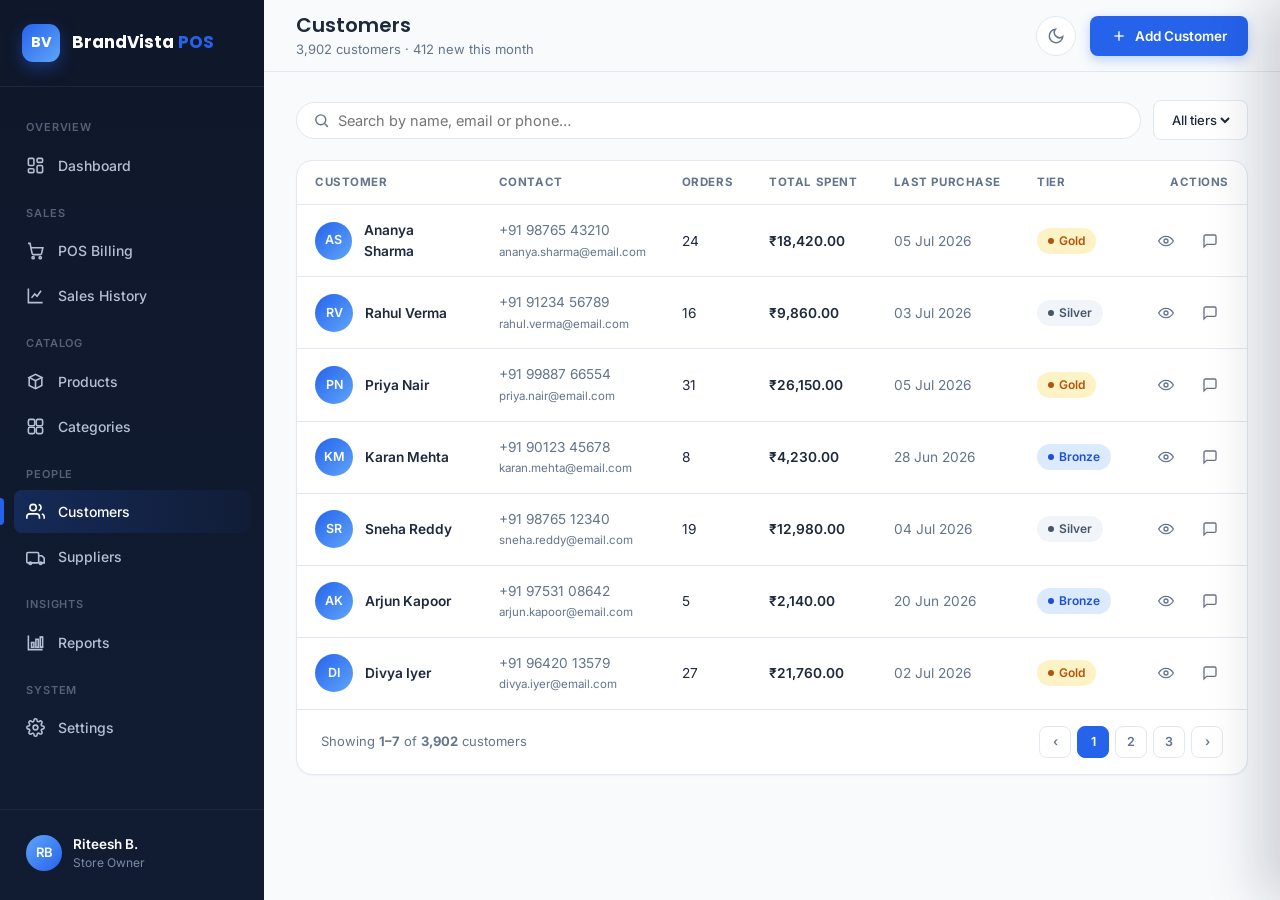
==== customers.html @ e6337cd7 "Initial commit" ====
<!DOCTYPE html>
<html lang="en">
<head>
<meta charset="UTF-8">
<meta name="viewport" content="width=device-width, initial-scale=1.0">
<title>Customers · BrandVista POS</title>
<link rel="icon" type="image/svg+xml" href="assets/icons/favicon.svg">
<link href="https://fonts.googleapis.com/css2?family=Inter:wght@400;500;600;700&family=Poppins:wght@500;600;700&display=swap" rel="stylesheet">
<link rel="stylesheet" href="assets/css/style.css">
</head>
<body>
<div class="sidebar-backdrop" data-menu-toggle></div>
<div class="app-shell">

  <aside class="sidebar">
    <div class="sidebar-brand">
      <div class="sidebar-brand-mark">BV</div>
      <div class="sidebar-brand-text">BrandVista <span>POS</span></div>
    </div>
    <nav class="sidebar-nav">
      <div class="sidebar-section-label">Overview</div>
      <a href="dashboard.html" class="sidebar-link">
        <svg viewBox="0 0 24 24" fill="none" stroke="currentColor" stroke-width="2"><rect x="3" y="3" width="7" height="9" rx="1.5"/><rect x="14" y="3" width="7" height="5" rx="1.5"/><rect x="14" y="12" width="7" height="9" rx="1.5"/><rect x="3" y="16" width="7" height="5" rx="1.5"/></svg>
        Dashboard
      </a>
      <div class="sidebar-section-label">Sales</div>
      <a href="pos.html" class="sidebar-link">
        <svg viewBox="0 0 24 24" fill="none" stroke="currentColor" stroke-width="2"><circle cx="9" cy="21" r="1.4"/><circle cx="18" cy="21" r="1.4"/><path d="M2.5 3h2.6l2.6 12.6a2 2 0 0 0 2 1.6h8a2 2 0 0 0 2-1.5l1.6-7.2H6.4"/></svg>
        POS Billing
      </a>
      <a href="sales-history.html" class="sidebar-link">
        <svg viewBox="0 0 24 24" fill="none" stroke="currentColor" stroke-width="2"><path d="M3 3v18h18"/><path d="M7 15l4-5 3 3 5-7"/></svg>
        Sales History
      </a>
      <div class="sidebar-section-label">Catalog</div>
      <a href="products.html" class="sidebar-link">
        <svg viewBox="0 0 24 24" fill="none" stroke="currentColor" stroke-width="2"><path d="M20 7 12 3 4 7l8 4 8-4Z"/><path d="M4 7v10l8 4 8-4V7"/><path d="M12 11v10"/></svg>
        Products
      </a>
      <a href="categories.html" class="sidebar-link">
        <svg viewBox="0 0 24 24" fill="none" stroke="currentColor" stroke-width="2"><rect x="3" y="3" width="8" height="8" rx="2"/><rect x="13" y="3" width="8" height="8" rx="2"/><rect x="3" y="13" width="8" height="8" rx="2"/><rect x="13" y="13" width="8" height="8" rx="2"/></svg>
        Categories
      </a>
      <div class="sidebar-section-label">People</div>
      <a href="customers.html" class="sidebar-link active">
        <svg viewBox="0 0 24 24" fill="none" stroke="currentColor" stroke-width="2"><path d="M17 21v-2a4 4 0 0 0-4-4H5a4 4 0 0 0-4 4v2"/><circle cx="9" cy="7" r="4"/><path d="M23 21v-2a4 4 0 0 0-3-3.87"/><path d="M16 3.13a4 4 0 0 1 0 7.75"/></svg>
        Customers
      </a>
      <a href="suppliers.html" class="sidebar-link">
        <svg viewBox="0 0 24 24" fill="none" stroke="currentColor" stroke-width="2"><rect x="1" y="7" width="15" height="13" rx="1.5"/><path d="M16 11h4l3 3v6h-7"/><circle cx="5.5" cy="20.5" r="1.6"/><circle cx="18.5" cy="20.5" r="1.6"/></svg>
        Suppliers
      </a>
      <div class="sidebar-section-label">Insights</div>
      <a href="reports.html" class="sidebar-link">
        <svg viewBox="0 0 24 24" fill="none" stroke="currentColor" stroke-width="2"><path d="M3 3v18h18"/><rect x="7" y="12" width="3" height="6"/><rect x="12.5" y="8" width="3" height="10"/><rect x="18" y="5" width="3" height="13"/></svg>
        Reports
      </a>
      <div class="sidebar-section-label">System</div>
      <a href="settings.html" class="sidebar-link">
        <svg viewBox="0 0 24 24" fill="none" stroke="currentColor" stroke-width="2"><circle cx="12" cy="12" r="3"/><path d="M19.4 15a1.65 1.65 0 0 0 .33 1.82l.06.06a2 2 0 1 1-2.83 2.83l-.06-.06a1.65 1.65 0 0 0-1.82-.33 1.65 1.65 0 0 0-1 1.51V21a2 2 0 0 1-4 0v-.09A1.65 1.65 0 0 0 9 19.4a1.65 1.65 0 0 0-1.82.33l-.06.06a2 2 0 1 1-2.83-2.83l.06-.06a1.65 1.65 0 0 0 .33-1.82 1.65 1.65 0 0 0-1.51-1H3a2 2 0 0 1 0-4h.09A1.65 1.65 0 0 0 4.6 9a1.65 1.65 0 0 0-.33-1.82l-.06-.06a2 2 0 1 1 2.83-2.83l.06.06a1.65 1.65 0 0 0 1.82.33H9a1.65 1.65 0 0 0 1-1.51V3a2 2 0 0 1 4 0v.09a1.65 1.65 0 0 0 1 1.51 1.65 1.65 0 0 0 1.82-.33l.06-.06a2 2 0 1 1 2.83 2.83l-.06.06a1.65 1.65 0 0 0-.33 1.82V9a1.65 1.65 0 0 0 1.51 1H21a2 2 0 0 1 0 4h-.09a1.65 1.65 0 0 0-1.51 1z"/></svg>
        Settings
      </a>
    </nav>
    <div class="sidebar-footer">
      <a href="profile.html" class="sidebar-user">
        <div class="sidebar-avatar" data-user-initials>RB</div>
        <div><div class="sidebar-user-name" data-user-name>Riteesh B.</div><div class="sidebar-user-role">Store Owner</div></div>
      </a>
    </div>
  </aside>

  <div class="main-col">
    <header class="topbar">
      <div class="flex items-center gap-16">
        <button class="menu-toggle" data-menu-toggle aria-label="Open menu">
          <svg width="19" height="19" viewBox="0 0 24 24" fill="none" stroke="currentColor" stroke-width="2"><line x1="3" y1="6" x2="21" y2="6"/><line x1="3" y1="12" x2="21" y2="12"/><line x1="3" y1="18" x2="21" y2="18"/></svg>
        </button>
        <div class="topbar-title">
          <h1>Customers</h1>
          <p>3,902 customers · 412 new this month</p>
        </div>
      </div>
      <div class="topbar-actions">
        <button class="icon-btn" data-theme-toggle aria-label="Toggle theme">
          <svg class="icon-moon" width="18" height="18" viewBox="0 0 24 24" fill="none" stroke="currentColor" stroke-width="2"><path d="M21 12.8A9 9 0 1 1 11.2 3 7 7 0 0 0 21 12.8Z"/></svg>
          <svg class="icon-sun" width="18" height="18" viewBox="0 0 24 24" fill="none" stroke="currentColor" stroke-width="2" style="display:none;"><circle cx="12" cy="12" r="4"/><path d="M12 2v2M12 20v2M4.9 4.9l1.4 1.4M17.7 17.7l1.4 1.4M2 12h2M20 12h2M4.9 19.1l1.4-1.4M17.7 6.3l1.4-1.4"/></svg>
        </button>
        <button class="btn btn-primary" id="addCustomerBtn">
          <svg viewBox="0 0 24 24" fill="none" stroke="currentColor" stroke-width="2"><line x1="12" y1="5" x2="12" y2="19"/><line x1="5" y1="12" x2="19" y2="12"/></svg>
          Add Customer
        </button>
      </div>
    </header>

    <main class="content">
      <div class="filters-bar">
        <label class="search-box">
          <svg viewBox="0 0 24 24" fill="none" stroke="currentColor" stroke-width="2"><circle cx="11" cy="11" r="7"/><line x1="21" y1="21" x2="16.65" y2="16.65"/></svg>
          <input type="text" id="customerSearch" placeholder="Search by name, email or phone…">
        </label>
        <div class="chip-select">
          <select id="filterTier">
            <option value="">All tiers</option>
            <option>Gold</option>
            <option>Silver</option>
            <option>Bronze</option>
          </select>
        </div>
      </div>

      <div class="card">
        <div class="table-wrap">
          <table class="data-table">
            <thead>
              <tr>
                <th>Customer</th>
                <th>Contact</th>
                <th>Orders</th>
                <th>Total Spent</th>
                <th>Last Purchase</th>
                <th>Tier</th>
                <th style="text-align:right;">Actions</th>
              </tr>
            </thead>
            <tbody id="customersTableBody"></tbody>
          </table>
        </div>
        <div class="pagination">
          <span>Showing <strong>1–7</strong> of <strong>3,902</strong> customers</span>
          <div class="pagination-controls">
            <button class="page-btn">‹</button>
            <button class="page-btn active">1</button>
            <button class="page-btn">2</button>
            <button class="page-btn">3</button>
            <button class="page-btn">›</button>
          </div>
        </div>
      </div>
    </main>
  </div>
</div>

<!-- Customer profile slide-over -->
<div class="overlay" id="custOverlay"></div>
<aside class="slide-over" id="custSlideOver">
  <div class="slide-over-header">
    <h3>Customer Profile</h3>
    <button class="close-btn" data-close-panel>
      <svg width="16" height="16" viewBox="0 0 24 24" fill="none" stroke="currentColor" stroke-width="2"><line x1="18" y1="6" x2="6" y2="18"/><line x1="6" y1="6" x2="18" y2="18"/></svg>
    </button>
  </div>
  <div class="slide-over-body" id="custSlideOverBody"></div>
  <div class="slide-over-footer">
    <button class="btn btn-secondary" data-close-panel>Close</button>
    <button class="btn btn-primary">Edit Customer</button>
  </div>
</aside>

<!-- Add customer modal -->
<div class="modal" id="customerModal">
  <div class="modal-backdrop" data-close-panel></div>
  <div class="modal-box">
    <div class="modal-header">
      <h3>Add Customer</h3>
      <button class="close-btn" data-close-panel>
        <svg width="16" height="16" viewBox="0 0 24 24" fill="none" stroke="currentColor" stroke-width="2"><line x1="18" y1="6" x2="6" y2="18"/><line x1="6" y1="6" x2="18" y2="18"/></svg>
      </button>
    </div>
    <div class="modal-body">
      <div class="field"><label for="cName">Full Name</label><input class="input" type="text" id="cName" placeholder="e.g. Ananya Sharma"></div>
      <div class="field"><label for="cPhone">Phone Number</label><input class="input" type="tel" id="cPhone" placeholder="+91 98765 43210"></div>
      <div class="field" style="margin-bottom:0;"><label for="cEmail">Email Address</label><input class="input" type="email" id="cEmail" placeholder="customer@email.com"></div>
    </div>
    <div class="modal-footer">
      <button class="btn btn-secondary" data-close-panel>Cancel</button>
      <button class="btn btn-primary" id="saveCustomerBtn">Save Customer</button>
    </div>
  </div>
</div>

<script src="assets/js/app.js"></script>
<script>
  const customers = [
    { id: 1, name: 'Ananya Sharma', initials: 'AS', phone: '+91 98765 43210', email: 'ananya.sharma@email.com', orders: 24, spent: '₹18,420.00', last: '05 Jul 2026', tier: 'Gold' },
    { id: 2, name: 'Rahul Verma', initials: 'RV', phone: '+91 91234 56789', email: 'rahul.verma@email.com', orders: 16, spent: '₹9,860.00', last: '03 Jul 2026', tier: 'Silver' },
    { id: 3, name: 'Priya Nair', initials: 'PN', phone: '+91 99887 66554', email: 'priya.nair@email.com', orders: 31, spent: '₹26,150.00', last: '05 Jul 2026', tier: 'Gold' },
    { id: 4, name: 'Karan Mehta', initials: 'KM', phone: '+91 90123 45678', email: 'karan.mehta@email.com', orders: 8, spent: '₹4,230.00', last: '28 Jun 2026', tier: 'Bronze' },
    { id: 5, name: 'Sneha Reddy', initials: 'SR', phone: '+91 98765 12340', email: 'sneha.reddy@email.com', orders: 19, spent: '₹12,980.00', last: '04 Jul 2026', tier: 'Silver' },
    { id: 6, name: 'Arjun Kapoor', initials: 'AK', phone: '+91 97531 08642', email: 'arjun.kapoor@email.com', orders: 5, spent: '₹2,140.00', last: '20 Jun 2026', tier: 'Bronze' },
    { id: 7, name: 'Divya Iyer', initials: 'DI', phone: '+91 96420 13579', email: 'divya.iyer@email.com', orders: 27, spent: '₹21,760.00', last: '02 Jul 2026', tier: 'Gold' },
  ];

  const tierCls = { Gold: 'badge-warning', Silver: 'badge-neutral', Bronze: 'badge-info' };
  const tbody = document.getElementById('customersTableBody');
  const searchInput = document.getElementById('customerSearch');
  const filterTier = document.getElementById('filterTier');

  function render() {
    const q = searchInput.value.trim().toLowerCase();
    const tier = filterTier.value;
    const filtered = customers.filter((c) =>
      (!q || c.name.toLowerCase().includes(q) || c.email.includes(q) || c.phone.includes(q)) &&
      (!tier || c.tier === tier)
    );

    tbody.innerHTML = filtered.map((c) => `
      <tr data-id="${c.id}">
        <td>
          <div class="cell-with-media">
            <div class="recent-sale-avatar" style="width:38px;height:38px;border-radius:50%;display:flex;align-items:center;justify-content:center;background:linear-gradient(135deg,var(--color-primary),#60a5fa);color:#fff;font-weight:600;font-size:12.5px;">${c.initials}</div>
            <span class="cell-primary">${c.name}</span>
          </div>
        </td>
        <td class="cell-muted">${c.phone}<br><span style="font-size:11.5px;">${c.email}</span></td>
        <td>${c.orders}</td>
        <td class="cell-primary">${c.spent}</td>
        <td class="cell-muted">${c.last}</td>
        <td><span class="badge ${tierCls[c.tier]}">${c.tier}</span></td>
        <td>
          <div class="row-actions" style="justify-content:flex-end;">
            <button class="btn btn-ghost btn-icon" data-view="${c.id}" title="View profile">
              <svg width="16" height="16" viewBox="0 0 24 24" fill="none" stroke="currentColor" stroke-width="2"><path d="M1 12s4-7 11-7 11 7 11 7-4 7-11 7-11-7-11-7z"/><circle cx="12" cy="12" r="3"/></svg>
            </button>
            <button class="btn btn-ghost btn-icon" title="Message">
              <svg width="16" height="16" viewBox="0 0 24 24" fill="none" stroke="currentColor" stroke-width="2"><path d="M21 15a2 2 0 0 1-2 2H7l-4 4V5a2 2 0 0 1 2-2h14a2 2 0 0 1 2 2z"/></svg>
            </button>
          </div>
        </td>
      </tr>
    `).join('');
  }

  searchInput.addEventListener('input', render);
  filterTier.addEventListener('change', render);

  const overlay = document.getElementById('custOverlay');
  const slideOver = document.getElementById('custSlideOver');
  const body = document.getElementById('custSlideOverBody');

  tbody.addEventListener('click', (e) => {
    const id = e.target.closest('[data-view]')?.getAttribute('data-view');
    if (!id) return;
    const c = customers.find((x) => x.id == id);
    body.innerHTML = `
      <div class="flex-col items-center" style="text-align:center; margin-bottom:22px;">
        <div class="profile-avatar-lg" style="width:72px;height:72px;font-size:22px;margin-bottom:12px;">${c.initials}</div>
        <h3 style="font-size:17px;">${c.name}</h3>
        <span class="badge ${tierCls[c.tier]}" style="margin-top:6px;">${c.tier} Member</span>
      </div>
      <div class="grid grid-2 mb-16">
        <div class="card card-pad" style="text-align:center;">
          <div class="stat-value" style="font-size:19px;">${c.orders}</div>
          <div class="stat-label">Total Orders</div>
        </div>
        <div class="card card-pad" style="text-align:center;">
          <div class="stat-value" style="font-size:19px;">${c.spent}</div>
          <div class="stat-label">Lifetime Spend</div>
        </div>
      </div>
      <div class="field"><label>Phone</label><input class="input" value="${c.phone}" readonly></div>
      <div class="field"><label>Email</label><input class="input" value="${c.email}" readonly></div>
      <div class="field" style="margin-bottom:0;"><label>Last Purchase</label><input class="input" value="${c.last}" readonly></div>
    `;
    BrandVista.openPanel(slideOver, overlay);
  });

  overlay.addEventListener('click', () => BrandVista.closePanel(slideOver, overlay));
  document.querySelectorAll('[data-close-panel]').forEach((btn) => {
    btn.addEventListener('click', () => {
      BrandVista.closePanel(slideOver, overlay);
      document.getElementById('customerModal').classList.remove('open');
    });
  });

  document.getElementById('addCustomerBtn').addEventListener('click', () => {
    document.getElementById('customerModal').classList.add('open');
  });
  document.getElementById('saveCustomerBtn').addEventListener('click', () => {
    const name = document.getElementById('cName').value.trim();
    if (!name) { BrandVista.showToast('Customer name is required.', 'error'); return; }
    customers.unshift({ id: Date.now(), name, initials: name.split(' ').map(w=>w[0]).join('').slice(0,2).toUpperCase(), phone: document.getElementById('cPhone').value || '—', email: document.getElementById('cEmail').value || '—', orders: 0, spent: '₹0.00', last: '—', tier: 'Bronze' });
    document.getElementById('customerModal').classList.remove('open');
    render();
    BrandVista.showToast('Customer added successfully.', 'success');
  });

  render();
</script>
<script type="module">
  import { protectPage } from './assets/js/neon-auth.js';
  protectPage();
</script>
</body>
</html>
---- assets/css/style.css ----
/* ==========================================================================
   BrandVista POS — Global Design System
   Shared across every page: reset, tokens, layout shell, and all reusable
   components (buttons, cards, tables, forms, badges, slide-overs, toasts).
   Page-specific rules live in their own stylesheet (dashboard.css, etc.)
   ========================================================================== */

/* ---------- Design tokens ---------- */
:root {
  /* Brand palette */
  --color-primary: #2563eb;
  --color-primary-dark: #1d4ed8;
  --color-primary-light: #dbeafe;
  --color-sidebar: #0f172a;
  --color-sidebar-hover: #1e293b;
  --color-bg: #f8fafc;
  --color-card: #ffffff;
  --color-text: #1e293b;
  --color-text-muted: #64748b;
  --color-border: #e2e8f0;

  /* Status */
  --color-success: #22c55e;
  --color-success-bg: #dcfce7;
  --color-warning: #f59e0b;
  --color-warning-bg: #fef3c7;
  --color-danger: #ef4444;
  --color-danger-bg: #fee2e2;
  --color-info: #3b82f6;
  --color-info-bg: #dbeafe;

  /* Typography */
  --font-heading: 'Poppins', 'Inter', sans-serif;
  --font-body: 'Inter', 'Poppins', sans-serif;

  /* Radius & shadow */
  --radius-lg: 16px;
  --radius-md: 12px;
  --radius-sm: 8px;
  --shadow-sm: 0 1px 2px rgba(15, 23, 42, 0.04);
  --shadow-md: 0 4px 16px rgba(15, 23, 42, 0.06);
  --shadow-lg: 0 12px 32px rgba(15, 23, 42, 0.10);
  --shadow-glass: 0 8px 32px rgba(15, 23, 42, 0.12);

  /* Layout */
  --sidebar-width: 264px;
  --sidebar-collapsed-width: 84px;
  --topbar-height: 72px;
  --transition-fast: 150ms cubic-bezier(0.4, 0, 0.2, 1);
  --transition-base: 220ms cubic-bezier(0.4, 0, 0.2, 1);
}

/* ---------- Dark mode tokens ---------- */
[data-theme='dark'] {
  --color-bg: #0b1220;
  --color-card: #131c2e;
  --color-text: #e2e8f0;
  --color-text-muted: #94a3b8;
  --color-border: #253248;
  --color-primary-light: #16233d;
  --color-success-bg: #113322;
  --color-warning-bg: #3a2a0d;
  --color-danger-bg: #3a1414;
  --color-info-bg: #102a4c;
}

/* ---------- Reset ---------- */
*,
*::before,
*::after {
  box-sizing: border-box;
  margin: 0;
  padding: 0;
}

html {
  -webkit-font-smoothing: antialiased;
  scroll-behavior: smooth;
}

body {
  font-family: var(--font-body);
  background: var(--color-bg);
  color: var(--color-text);
  font-size: 14.5px;
  line-height: 1.5;
  min-height: 100vh;
  transition: background var(--transition-base), color var(--transition-base);
}

h1, h2, h3, h4, h5, h6 {
  font-family: var(--font-heading);
  font-weight: 600;
  color: var(--color-text);
  line-height: 1.3;
}

a { color: inherit; text-decoration: none; }
ul, ol { list-style: none; }
img { max-width: 100%; display: block; }
button, input, select, textarea { font-family: inherit; font-size: inherit; color: inherit; }
button { cursor: pointer; border: none; background: none; }
table { border-collapse: collapse; width: 100%; }
svg { display: block; }

::-webkit-scrollbar { width: 8px; height: 8px; }
::-webkit-scrollbar-track { background: transparent; }
::-webkit-scrollbar-thumb { background: #cbd5e1; border-radius: 999px; }
[data-theme='dark'] ::-webkit-scrollbar-thumb { background: #33415c; }

/* ---------- App shell ---------- */
.app-shell {
  display: flex;
  min-height: 100vh;
}

/* ---------- Sidebar ---------- */
.sidebar {
  width: var(--sidebar-width);
  flex-shrink: 0;
  background: linear-gradient(180deg, var(--color-sidebar) 0%, #111c33 100%);
  color: #cbd5e1;
  display: flex;
  flex-direction: column;
  position: fixed;
  top: 0;
  left: 0;
  bottom: 0;
  z-index: 40;
  transition: width var(--transition-base), transform var(--transition-base);
}

.sidebar-brand {
  display: flex;
  align-items: center;
  gap: 12px;
  padding: 24px 22px;
  border-bottom: 1px solid rgba(255, 255, 255, 0.06);
}

.sidebar-brand-mark {
  width: 38px;
  height: 38px;
  border-radius: 11px;
  background: linear-gradient(135deg, var(--color-primary), #60a5fa);
  display: flex;
  align-items: center;
  justify-content: center;
  font-family: var(--font-heading);
  font-weight: 700;
  color: #fff;
  flex-shrink: 0;
  box-shadow: 0 6px 16px rgba(37, 99, 235, 0.4);
}

.sidebar-brand-text {
  font-family: var(--font-heading);
  font-weight: 700;
  font-size: 17px;
  color: #fff;
  white-space: nowrap;
}

.sidebar-brand-text span { color: var(--color-primary); }

.sidebar-nav {
  flex: 1;
  overflow-y: auto;
  padding: 16px 14px;
}

.sidebar-section-label {
  font-size: 11px;
  font-weight: 600;
  letter-spacing: 0.08em;
  text-transform: uppercase;
  color: #566178;
  padding: 16px 12px 8px;
}

.sidebar-link {
  display: flex;
  align-items: center;
  gap: 13px;
  padding: 11px 12px;
  border-radius: var(--radius-sm);
  color: #b6c0d4;
  font-weight: 500;
  font-size: 14px;
  margin-bottom: 2px;
  transition: background var(--transition-fast), color var(--transition-fast);
  white-space: nowrap;
  position: relative;
}

.sidebar-link svg { width: 19px; height: 19px; flex-shrink: 0; }

.sidebar-link:hover {
  background: var(--color-sidebar-hover);
  color: #fff;
}

.sidebar-link.active {
  background: linear-gradient(90deg, rgba(37, 99, 235, 0.22), rgba(37, 99, 235, 0.04));
  color: #fff;
}

.sidebar-link.active::before {
  content: '';
  position: absolute;
  left: -14px;
  top: 8px;
  bottom: 8px;
  width: 4px;
  border-radius: 0 4px 4px 0;
  background: var(--color-primary);
}

.sidebar-footer {
  padding: 16px 18px 20px;
  border-top: 1px solid rgba(255, 255, 255, 0.06);
}

.sidebar-user {
  display: flex;
  align-items: center;
  gap: 11px;
  padding: 8px;
  border-radius: var(--radius-sm);
  transition: background var(--transition-fast);
}

.sidebar-user:hover { background: var(--color-sidebar-hover); }

.sidebar-avatar {
  width: 36px;
  height: 36px;
  border-radius: 50%;
  background: linear-gradient(135deg, #60a5fa, #2563eb);
  display: flex;
  align-items: center;
  justify-content: center;
  font-weight: 600;
  color: #fff;
  font-size: 13px;
  flex-shrink: 0;
}

.sidebar-user-name { font-size: 13.5px; font-weight: 600; color: #fff; }
.sidebar-user-role { font-size: 12px; color: #7c8aa3; }

/* ---------- Main column ---------- */
.main-col {
  flex: 1;
  margin-left: var(--sidebar-width);
  display: flex;
  flex-direction: column;
  min-height: 100vh;
  transition: margin-left var(--transition-base);
}

/* ---------- Topbar ---------- */
.topbar {
  height: var(--topbar-height);
  display: flex;
  align-items: center;
  justify-content: space-between;
  gap: 20px;
  padding: 0 32px;
  background: rgba(248, 250, 252, 0.82);
  backdrop-filter: blur(14px);
  -webkit-backdrop-filter: blur(14px);
  border-bottom: 1px solid var(--color-border);
  position: sticky;
  top: 0;
  z-index: 30;
}

[data-theme='dark'] .topbar { background: rgba(11, 18, 32, 0.82); }

.topbar-title h1 { font-size: 20px; font-weight: 600; }
.topbar-title p { font-size: 13px; color: var(--color-text-muted); margin-top: 2px; }

.topbar-actions { display: flex; align-items: center; gap: 14px; }

.menu-toggle {
  display: none;
  width: 38px;
  height: 38px;
  align-items: center;
  justify-content: center;
  border-radius: var(--radius-sm);
  background: var(--color-card);
  border: 1px solid var(--color-border);
}

.search-box {
  display: flex;
  align-items: center;
  gap: 8px;
  background: var(--color-card);
  border: 1px solid var(--color-border);
  border-radius: 999px;
  padding: 9px 16px;
  min-width: 260px;
  transition: border-color var(--transition-fast), box-shadow var(--transition-fast);
}

.search-box:focus-within {
  border-color: var(--color-primary);
  box-shadow: 0 0 0 4px var(--color-primary-light);
}

.search-box input {
  border: none;
  background: none;
  outline: none;
  width: 100%;
  color: var(--color-text);
}

.search-box svg { color: var(--color-text-muted); flex-shrink: 0; width: 17px; height: 17px; }

.icon-btn {
  width: 40px;
  height: 40px;
  display: flex;
  align-items: center;
  justify-content: center;
  border-radius: 50%;
  background: var(--color-card);
  border: 1px solid var(--color-border);
  color: var(--color-text-muted);
  position: relative;
  transition: all var(--transition-fast);
}

.icon-btn:hover { color: var(--color-primary); border-color: var(--color-primary-light); transform: translateY(-1px); box-shadow: var(--shadow-sm); }
.icon-btn svg { width: 18px; height: 18px; }

.icon-btn .dot {
  position: absolute;
  top: 8px;
  right: 9px;
  width: 8px;
  height: 8px;
  border-radius: 50%;
  background: var(--color-danger);
  border: 2px solid var(--color-card);
}

.topbar-profile {
  display: flex;
  align-items: center;
  gap: 10px;
  padding: 6px 10px 6px 6px;
  border-radius: 999px;
  border: 1px solid var(--color-border);
  background: var(--color-card);
}

.topbar-profile img,
.topbar-profile .avatar-fallback {
  width: 32px;
  height: 32px;
  border-radius: 50%;
}

.avatar-fallback {
  display: flex;
  align-items: center;
  justify-content: center;
  background: linear-gradient(135deg, var(--color-primary), #60a5fa);
  color: #fff;
  font-weight: 600;
  font-size: 12.5px;
}

.topbar-profile-name { font-size: 13px; font-weight: 600; }
.topbar-profile-role { font-size: 11.5px; color: var(--color-text-muted); }

/* ---------- Content area ---------- */
.content {
  flex: 1;
  padding: 28px 32px 48px;
}

/* ---------- Buttons ---------- */
.btn {
  display: inline-flex;
  align-items: center;
  justify-content: center;
  gap: 8px;
  padding: 11px 20px;
  border-radius: var(--radius-sm);
  font-weight: 600;
  font-size: 13.5px;
  transition: all var(--transition-fast);
  white-space: nowrap;
  border: 1px solid transparent;
}

.btn svg { width: 16px; height: 16px; }

.btn-primary {
  background: var(--color-primary);
  color: #fff;
  box-shadow: 0 4px 12px rgba(37, 99, 235, 0.28);
}
.btn-primary:hover { background: var(--color-primary-dark); transform: translateY(-1px); box-shadow: 0 6px 18px rgba(37, 99, 235, 0.34); }
.btn-primary:active { transform: translateY(0); }

.btn-secondary {
  background: var(--color-card);
  color: var(--color-text);
  border-color: var(--color-border);
}
.btn-secondary:hover { border-color: var(--color-primary); color: var(--color-primary); }

.btn-ghost { background: transparent; color: var(--color-text-muted); }
.btn-ghost:hover { background: var(--color-primary-light); color: var(--color-primary); }

.btn-danger { background: var(--color-danger); color: #fff; }
.btn-danger:hover { background: #dc2626; }

.btn-success { background: var(--color-success); color: #fff; }
.btn-success:hover { background: #16a34a; }

.btn-sm { padding: 7px 14px; font-size: 12.5px; border-radius: var(--radius-sm); }
.btn-lg { padding: 14px 26px; font-size: 15px; }
.btn-block { width: 100%; }
.btn-icon { padding: 9px; width: 38px; height: 38px; }
.btn:disabled { opacity: 0.5; cursor: not-allowed; transform: none !important; }

/* ---------- Cards ---------- */
.card {
  background: var(--color-card);
  border-radius: var(--radius-lg);
  border: 1px solid var(--color-border);
  box-shadow: var(--shadow-sm);
  transition: box-shadow var(--transition-base), transform var(--transition-base);
}

.card-pad { padding: 22px 24px; }

.card-header {
  display: flex;
  align-items: center;
  justify-content: space-between;
  gap: 12px;
  padding: 20px 24px;
  border-bottom: 1px solid var(--color-border);
}

.card-header h3 { font-size: 15.5px; font-weight: 600; }
.card-header p { font-size: 12.5px; color: var(--color-text-muted); margin-top: 2px; }

/* KPI stat card */
.stat-card {
  display: flex;
  flex-direction: column;
  gap: 14px;
  padding: 22px 24px;
}

.stat-card-top { display: flex; align-items: flex-start; justify-content: space-between; }

.stat-icon {
  width: 44px;
  height: 44px;
  border-radius: var(--radius-sm);
  display: flex;
  align-items: center;
  justify-content: center;
}
.stat-icon svg { width: 21px; height: 21px; }

.stat-icon.blue { background: var(--color-primary-light); color: var(--color-primary); }
.stat-icon.green { background: var(--color-success-bg); color: var(--color-success); }
.stat-icon.amber { background: var(--color-warning-bg); color: var(--color-warning); }
.stat-icon.purple { background: #ede9fe; color: #7c3aed; }
[data-theme='dark'] .stat-icon.purple { background: #241a44; }

.stat-value { font-family: var(--font-heading); font-size: 26px; font-weight: 700; }
.stat-label { font-size: 13px; color: var(--color-text-muted); }

.stat-trend { display: inline-flex; align-items: center; gap: 4px; font-size: 12.5px; font-weight: 600; padding: 3px 9px; border-radius: 999px; }
.stat-trend.up { color: var(--color-success); background: var(--color-success-bg); }
.stat-trend.down { color: var(--color-danger); background: var(--color-danger-bg); }
.stat-trend svg { width: 12px; height: 12px; }

/* ---------- Grid helpers ---------- */
.grid { display: grid; gap: 22px; }
.grid-4 { grid-template-columns: repeat(4, 1fr); }
.grid-3 { grid-template-columns: repeat(3, 1fr); }
.grid-2 { grid-template-columns: repeat(2, 1fr); }
.grid-2-1 { grid-template-columns: 2fr 1fr; }

@media (max-width: 1200px) {
  .grid-4 { grid-template-columns: repeat(2, 1fr); }
  .grid-3 { grid-template-columns: repeat(2, 1fr); }
  .grid-2-1 { grid-template-columns: 1fr; }
}
@media (max-width: 640px) {
  .grid-4, .grid-3, .grid-2 { grid-template-columns: 1fr; }
}

/* ---------- Forms ---------- */
.field { margin-bottom: 18px; }
.field label {
  display: block;
  font-size: 13px;
  font-weight: 600;
  margin-bottom: 7px;
  color: var(--color-text);
}
.field .hint { font-size: 12px; color: var(--color-text-muted); margin-top: 5px; }

.input, .select, textarea.input {
  width: 100%;
  padding: 11px 14px;
  border-radius: var(--radius-sm);
  border: 1px solid var(--color-border);
  background: var(--color-bg);
  color: var(--color-text);
  outline: none;
  transition: border-color var(--transition-fast), box-shadow var(--transition-fast);
}

.input:focus, .select:focus, textarea.input:focus {
  border-color: var(--color-primary);
  box-shadow: 0 0 0 4px var(--color-primary-light);
  background: var(--color-card);
}

.input-group { position: relative; }
.input-group .input { padding-left: 38px; }
.input-group .input-icon {
  position: absolute;
  left: 13px;
  top: 50%;
  transform: translateY(-50%);
  color: var(--color-text-muted);
  width: 17px;
  height: 17px;
}

.input-row { display: flex; gap: 14px; }
.input-row .field { flex: 1; }

textarea.input { resize: vertical; min-height: 90px; }

.checkbox-row { display: flex; align-items: center; gap: 9px; }
.checkbox-row input[type="checkbox"] { width: 17px; height: 17px; accent-color: var(--color-primary); }

/* Toggle switch */
.switch { position: relative; display: inline-block; width: 44px; height: 25px; flex-shrink: 0; }
.switch input { opacity: 0; width: 0; height: 0; }
.switch-track {
  position: absolute; inset: 0; background: #cbd5e1; border-radius: 999px;
  transition: background var(--transition-fast); cursor: pointer;
}
.switch-track::before {
  content: ''; position: absolute; width: 19px; height: 19px; left: 3px; top: 3px;
  background: #fff; border-radius: 50%; transition: transform var(--transition-fast);
  box-shadow: 0 1px 3px rgba(0,0,0,0.25);
}
.switch input:checked + .switch-track { background: var(--color-primary); }
.switch input:checked + .switch-track::before { transform: translateX(19px); }

/* ---------- Badges ---------- */
.badge {
  display: inline-flex;
  align-items: center;
  gap: 5px;
  padding: 4px 11px;
  font-size: 12px;
  font-weight: 600;
  border-radius: 999px;
}
.badge::before { content: ''; width: 6px; height: 6px; border-radius: 50%; background: currentColor; }
.badge-success { background: var(--color-success-bg); color: #15803d; }
.badge-warning { background: var(--color-warning-bg); color: #b45309; }
.badge-danger { background: var(--color-danger-bg); color: #b91c1c; }
.badge-info { background: var(--color-info-bg); color: #1d4ed8; }
.badge-neutral { background: #f1f5f9; color: #475569; }
[data-theme='dark'] .badge-neutral { background: #1c2740; color: #94a3b8; }

/* ---------- Tables ---------- */
.table-wrap { overflow-x: auto; }

.data-table th {
  text-align: left;
  font-size: 11.5px;
  font-weight: 700;
  text-transform: uppercase;
  letter-spacing: 0.05em;
  color: var(--color-text-muted);
  padding: 13px 18px;
  border-bottom: 1px solid var(--color-border);
  white-space: nowrap;
}

.data-table td {
  padding: 15px 18px;
  border-bottom: 1px solid var(--color-border);
  font-size: 13.7px;
  vertical-align: middle;
}

.data-table tbody tr { transition: background var(--transition-fast); }
.data-table tbody tr:hover { background: rgba(37, 99, 235, 0.035); }
.data-table tbody tr:last-child td { border-bottom: none; }

.table-thumb {
  width: 42px;
  height: 42px;
  border-radius: var(--radius-sm);
  object-fit: cover;
  background: var(--color-bg);
  border: 1px solid var(--color-border);
}

.cell-primary { font-weight: 600; color: var(--color-text); }
.cell-muted { color: var(--color-text-muted); }
.cell-with-media { display: flex; align-items: center; gap: 12px; }

.row-actions { display: flex; align-items: center; gap: 6px; }

.checkbox-cell input { width: 16px; height: 16px; accent-color: var(--color-primary); }

/* ---------- Pagination ---------- */
.pagination {
  display: flex;
  align-items: center;
  justify-content: space-between;
  padding: 16px 24px;
  border-top: 1px solid var(--color-border);
  font-size: 13px;
  color: var(--color-text-muted);
}
.pagination-controls { display: flex; align-items: center; gap: 6px; }
.page-btn {
  width: 32px; height: 32px; border-radius: var(--radius-sm);
  display: flex; align-items: center; justify-content: center;
  border: 1px solid var(--color-border); font-weight: 600; font-size: 12.5px;
}
.page-btn.active { background: var(--color-primary); color: #fff; border-color: var(--color-primary); }
.page-btn:hover:not(.active) { border-color: var(--color-primary); color: var(--color-primary); }

/* ---------- Filters bar ---------- */
.filters-bar {
  display: flex;
  align-items: center;
  gap: 12px;
  flex-wrap: wrap;
  margin-bottom: 20px;
}
.filters-bar .search-box { flex: 1; min-width: 240px; }
.chip-select {
  display: flex; align-items: center; gap: 7px;
  padding: 10px 14px; border-radius: var(--radius-sm);
  border: 1px solid var(--color-border); background: var(--color-card);
  font-size: 13px; font-weight: 500; color: var(--color-text-muted);
}
.chip-select select { border: none; background: none; outline: none; color: var(--color-text); font-weight: 500; }

/* ---------- Slide-over panel ---------- */
.overlay {
  position: fixed; inset: 0; background: rgba(15, 23, 42, 0.45);
  backdrop-filter: blur(2px);
  z-index: 90;
  opacity: 0; pointer-events: none;
  transition: opacity var(--transition-base);
}
.overlay.open { opacity: 1; pointer-events: auto; }

.slide-over {
  position: fixed;
  top: 0; right: 0; bottom: 0;
  width: 480px;
  max-width: 92vw;
  background: var(--color-card);
  z-index: 91;
  box-shadow: -20px 0 50px rgba(15, 23, 42, 0.18);
  transform: translateX(100%);
  transition: transform var(--transition-base);
  display: flex;
  flex-direction: column;
}
.slide-over.open { transform: translateX(0); }

.slide-over-header {
  display: flex; align-items: center; justify-content: space-between;
  padding: 22px 26px; border-bottom: 1px solid var(--color-border);
}
.slide-over-header h3 { font-size: 17px; }
.slide-over-body { flex: 1; overflow-y: auto; padding: 24px 26px; }
.slide-over-footer {
  display: flex; align-items: center; justify-content: flex-end; gap: 10px;
  padding: 18px 26px; border-top: 1px solid var(--color-border);
}

.close-btn {
  width: 34px; height: 34px; border-radius: 50%;
  display: flex; align-items: center; justify-content: center;
  color: var(--color-text-muted); background: var(--color-bg);
}
.close-btn:hover { background: var(--color-danger-bg); color: var(--color-danger); }

/* Image uploader */
.image-drop {
  border: 2px dashed var(--color-border);
  border-radius: var(--radius-md);
  padding: 22px;
  text-align: center;
  color: var(--color-text-muted);
  transition: border-color var(--transition-fast), background var(--transition-fast);
  cursor: pointer;
}
.image-drop:hover { border-color: var(--color-primary); background: var(--color-primary-light); }
.image-drop svg { width: 28px; height: 28px; margin: 0 auto 10px; }
.image-drop-preview { width: 84px; height: 84px; border-radius: var(--radius-md); object-fit: cover; margin: 0 auto 12px; }

/* ---------- Modal ---------- */
.modal {
  position: fixed; inset: 0; z-index: 95;
  display: flex; align-items: center; justify-content: center;
  padding: 20px;
  opacity: 0; pointer-events: none;
  transition: opacity var(--transition-base);
}
.modal.open { opacity: 1; pointer-events: auto; }
.modal-backdrop { position: absolute; inset: 0; background: rgba(15, 23, 42, 0.5); backdrop-filter: blur(3px); }
.modal-box {
  position: relative;
  background: var(--color-card);
  border-radius: var(--radius-lg);
  width: 460px;
  max-width: 100%;
  box-shadow: var(--shadow-lg);
  transform: scale(0.94) translateY(10px);
  transition: transform var(--transition-base);
  max-height: 88vh;
  display: flex;
  flex-direction: column;
}
.modal.open .modal-box { transform: scale(1) translateY(0); }
.modal-header { display: flex; align-items: center; justify-content: space-between; padding: 22px 24px; border-bottom: 1px solid var(--color-border); }
.modal-body { padding: 22px 24px; overflow-y: auto; }
.modal-footer { display: flex; justify-content: flex-end; gap: 10px; padding: 18px 24px; border-top: 1px solid var(--color-border); }

/* ---------- Toast ---------- */
.toast-stack {
  position: fixed; top: 22px; right: 22px; z-index: 200;
  display: flex; flex-direction: column; gap: 10px;
}
.toast {
  display: flex; align-items: center; gap: 12px;
  background: var(--color-sidebar); color: #fff;
  padding: 14px 18px; border-radius: var(--radius-md);
  box-shadow: var(--shadow-lg);
  min-width: 280px;
  transform: translateX(120%);
  transition: transform var(--transition-base);
  font-size: 13.5px;
  font-weight: 500;
}
.toast.show { transform: translateX(0); }
.toast-icon { width: 22px; height: 22px; border-radius: 50%; display: flex; align-items: center; justify-content: center; flex-shrink: 0; }
.toast.success .toast-icon { background: rgba(34, 197, 94, 0.2); color: var(--color-success); }
.toast.error .toast-icon { background: rgba(239, 68, 68, 0.2); color: var(--color-danger); }
.toast.info .toast-icon { background: rgba(59, 130, 246, 0.2); color: #60a5fa; }
.toast-icon svg { width: 13px; height: 13px; }

/* ---------- Empty state ---------- */
.empty-state { text-align: center; padding: 60px 20px; color: var(--color-text-muted); }
.empty-state svg { width: 52px; height: 52px; margin: 0 auto 16px; opacity: 0.5; }
.empty-state h4 { color: var(--color-text); margin-bottom: 6px; font-size: 15px; }

/* ---------- Utility ---------- */
.flex { display: flex; }
.flex-col { display: flex; flex-direction: column; }
.items-center { align-items: center; }
.justify-between { justify-content: space-between; }
.gap-8 { gap: 8px; } .gap-10 { gap: 10px; } .gap-12 { gap: 12px; } .gap-16 { gap: 16px; }
.mt-8 { margin-top: 8px; } .mt-16 { margin-top: 16px; } .mt-24 { margin-top: 24px; }
.mb-16 { margin-bottom: 16px; } .mb-24 { margin-bottom: 24px; }
.text-muted { color: var(--color-text-muted); }
.text-sm { font-size: 12.5px; }
.text-right { text-align: right; }
.w-full { width: 100%; }
.hidden { display: none !important; }
.section-title { font-size: 15.5px; font-weight: 600; margin-bottom: 4px; }
.section-sub { font-size: 13px; color: var(--color-text-muted); margin-bottom: 18px; }
.divider { height: 1px; background: var(--color-border); margin: 22px 0; }

/* ---------- Mobile nav backdrop ---------- */
.sidebar-backdrop {
  display: none;
  position: fixed; inset: 0; background: rgba(15, 23, 42, 0.5);
  z-index: 39;
}

/* ---------- Responsive layout ---------- */
@media (max-width: 1080px) {
  .sidebar { transform: translateX(-100%); }
  .sidebar.open { transform: translateX(0); }
  .main-col { margin-left: 0; }
  .menu-toggle { display: flex; }
  .sidebar-backdrop.open { display: block; }
  .search-box { display: none; }
}

@media (max-width: 640px) {
  .content { padding: 20px 16px 40px; }
  .topbar { padding: 0 16px; }
  .topbar-profile-name, .topbar-profile-role { display: none; }
}

/* ---------- Fade / slide-in animations ---------- */
@keyframes fadeInUp {
  from { opacity: 0; transform: translateY(10px); }
  to { opacity: 1; transform: translateY(0); }
}
.animate-in { animation: fadeInUp 0.35s ease both; }

/* Staggered animation helper for grids/lists */
.animate-in:nth-child(1) { animation-delay: 0.02s; }
.animate-in:nth-child(2) { animation-delay: 0.06s; }
.animate-in:nth-child(3) { animation-delay: 0.10s; }
.animate-in:nth-child(4) { animation-delay: 0.14s; }
.animate-in:nth-child(5) { animation-delay: 0.18s; }
.animate-in:nth-child(6) { animation-delay: 0.22s; }

/* ---------- Dropdown panels (topbar notifications / profile menu) ---------- */
.dropdown-wrap { position: relative; }
.dropdown-panel {
  position: absolute;
  top: calc(100% + 12px);
  right: 0;
  width: 320px;
  background: var(--color-card);
  border: 1px solid var(--color-border);
  border-radius: var(--radius-md);
  box-shadow: var(--shadow-lg);
  opacity: 0;
  transform: translateY(-8px);
  pointer-events: none;
  transition: all var(--transition-fast);
  z-index: 60;
  overflow: hidden;
}
.dropdown-panel.open { opacity: 1; transform: translateY(0); pointer-events: auto; }
.dropdown-panel-header { padding: 16px 18px; border-bottom: 1px solid var(--color-border); display: flex; justify-content: space-between; align-items: center; }
.dropdown-panel-header h4 { font-size: 14px; }
.dropdown-list { max-height: 320px; overflow-y: auto; }
.dropdown-item { display: flex; gap: 12px; padding: 13px 18px; border-bottom: 1px solid var(--color-border); transition: background var(--transition-fast); }
.dropdown-item:last-child { border-bottom: none; }
.dropdown-item:hover { background: var(--color-bg); }
.dropdown-item-icon { width: 34px; height: 34px; border-radius: 50%; display: flex; align-items: center; justify-content: center; flex-shrink: 0; }
.dropdown-item-icon svg { width: 15px; height: 15px; }
.dropdown-item-title { font-size: 13px; font-weight: 600; }
.dropdown-item-time { font-size: 11.5px; color: var(--color-text-muted); margin-top: 2px; }
.dropdown-panel-footer { padding: 12px 18px; text-align: center; border-top: 1px solid var(--color-border); }
.dropdown-panel-footer a { font-size: 12.5px; font-weight: 600; color: var(--color-primary); }
.profile-menu { padding: 8px; }
.profile-menu-item { display: flex; align-items: center; gap: 11px; padding: 10px 12px; border-radius: var(--radius-sm); font-size: 13.5px; font-weight: 500; }
.profile-menu-item:hover { background: var(--color-bg); }
.profile-menu-item svg { width: 17px; height: 17px; color: var(--color-text-muted); }
.profile-menu-item.danger { color: var(--color-danger); }
.profile-menu-item.danger svg { color: var(--color-danger); }

/* ---------- Auth / Login page ---------- */
.auth-shell {
  min-height: 100vh;
  display: grid;
  grid-template-columns: 1fr 1fr;
}
.auth-visual {
  position: relative;
  background: radial-gradient(circle at 20% 20%, #1d4ed8, #0f172a 65%);
  color: #fff;
  padding: 56px;
  display: flex;
  flex-direction: column;
  justify-content: space-between;
  overflow: hidden;
}
.auth-visual::before,
.auth-visual::after {
  content: '';
  position: absolute;
  border-radius: 50%;
  filter: blur(10px);
}
.auth-visual::before { width: 340px; height: 340px; background: rgba(96, 165, 250, 0.28); top: -120px; right: -100px; }
.auth-visual::after { width: 260px; height: 260px; background: rgba(37, 99, 235, 0.35); bottom: -100px; left: -60px; }
.auth-visual-content { position: relative; z-index: 1; }
.auth-visual-brand { display: flex; align-items: center; gap: 12px; margin-bottom: 60px; }
.auth-visual h2 { font-size: 32px; max-width: 420px; line-height: 1.35; margin-bottom: 16px; }
.auth-visual p { color: #cbd5e1; max-width: 400px; font-size: 15px; }
.auth-glass-card {
  position: relative; z-index: 1;
  background: rgba(255, 255, 255, 0.08);
  border: 1px solid rgba(255, 255, 255, 0.16);
  backdrop-filter: blur(16px);
  border-radius: var(--radius-lg);
  padding: 22px 24px;
  margin-top: 40px;
  max-width: 400px;
}
.auth-glass-card .stat-value { color: #fff; font-size: 22px; }
.auth-glass-card .stat-label { color: #b6c0d4; }
.auth-stats-row { display: flex; gap: 28px; }
.auth-foot { position: relative; z-index: 1; font-size: 13px; color: #93a3bd; }

.auth-form-side {
  display: flex;
  align-items: center;
  justify-content: center;
  padding: 40px;
  background: var(--color-bg);
}
.auth-form-box { width: 100%; max-width: 380px; }
.auth-form-box .sidebar-brand-mark { margin-bottom: 20px; }
.auth-form-box h1 { font-size: 25px; margin-bottom: 8px; }
.auth-form-box .lead { color: var(--color-text-muted); margin-bottom: 32px; font-size: 14.5px; }
.auth-divider { display: flex; align-items: center; gap: 12px; color: var(--color-text-muted); font-size: 12.5px; margin: 22px 0; }
.auth-divider::before, .auth-divider::after { content: ''; flex: 1; height: 1px; background: var(--color-border); }
.social-row { display: flex; gap: 12px; }
.social-btn {
  flex: 1; display: flex; align-items: center; justify-content: center; gap: 8px;
  padding: 11px; border-radius: var(--radius-sm); border: 1px solid var(--color-border);
  background: var(--color-card); font-weight: 600; font-size: 13px; transition: all var(--transition-fast);
}
.social-btn:hover { border-color: var(--color-primary); box-shadow: var(--shadow-sm); }
.auth-footnote { text-align: center; margin-top: 26px; font-size: 13px; color: var(--color-text-muted); }
.auth-footnote a { color: var(--color-primary); font-weight: 600; }
.password-field { position: relative; }
.password-toggle { position: absolute; right: 12px; top: 50%; transform: translateY(-50%); color: var(--color-text-muted); }
.field-error { border-color: var(--color-danger) !important; box-shadow: 0 0 0 4px var(--color-danger-bg) !important; }
.error-text { color: var(--color-danger); font-size: 12px; margin-top: 6px; display: none; }
.error-text.show { display: block; }

@media (max-width: 960px) {
  .auth-shell { grid-template-columns: 1fr; }
  .auth-visual { display: none; }
}

/* ---------- Category cards ---------- */
.category-card {
  padding: 22px;
  display: flex;
  flex-direction: column;
  gap: 14px;
  position: relative;
}
.category-icon {
  width: 50px; height: 50px; border-radius: var(--radius-md);
  display: flex; align-items: center; justify-content: center;
  font-size: 21px;
}
.category-card h4 { font-size: 15.5px; }
.category-card .count { font-size: 12.5px; color: var(--color-text-muted); }
.category-menu-btn { position: absolute; top: 18px; right: 18px; }

/* ---------- Profile page ---------- */
.profile-header-card {
  padding: 32px;
  display: flex;
  align-items: center;
  gap: 24px;
  background: linear-gradient(120deg, var(--color-sidebar), #16213d);
  color: #fff;
  position: relative;
  overflow: hidden;
}
.profile-header-card::after {
  content: ''; position: absolute; width: 260px; height: 260px; border-radius: 50%;
  background: rgba(37, 99, 235, 0.35); top: -120px; right: -60px; filter: blur(4px);
}
.profile-avatar-lg {
  width: 92px; height: 92px; border-radius: 50%;
  background: linear-gradient(135deg, #60a5fa, #2563eb);
  display: flex; align-items: center; justify-content: center;
  font-size: 30px; font-weight: 700; color: #fff;
  position: relative; z-index: 1; flex-shrink: 0;
  border: 3px solid rgba(255,255,255,0.25);
}
.profile-header-info { position: relative; z-index: 1; flex: 1; }
.profile-header-info h2 { color: #fff; font-size: 21px; }
.profile-header-info p { color: #b6c0d4; font-size: 13.5px; margin-top: 4px; }
.profile-tabs { display: flex; gap: 6px; border-bottom: 1px solid var(--color-border); margin: 26px 0 22px; }
.profile-tab { padding: 12px 18px; font-weight: 600; font-size: 13.5px; color: var(--color-text-muted); border-bottom: 2px solid transparent; }
.profile-tab.active { color: var(--color-primary); border-color: var(--color-primary); }
.timeline { position: relative; padding-left: 24px; }
.timeline::before { content: ''; position: absolute; left: 6px; top: 6px; bottom: 6px; width: 2px; background: var(--color-border); }
.timeline-item { position: relative; padding-bottom: 22px; }
.timeline-item::before { content: ''; position: absolute; left: -24px; top: 3px; width: 12px; height: 12px; border-radius: 50%; background: var(--color-primary); border: 3px solid var(--color-primary-light); }
.timeline-item h5 { font-size: 13.5px; }
.timeline-item p { font-size: 12.5px; color: var(--color-text-muted); margin-top: 2px; }

/* ---------- Receipt ---------- */
.receipt-page-wrap { display: flex; justify-content: center; padding: 20px 0; }
.receipt {
  width: 340px;
  background: var(--color-card);
  border-radius: var(--radius-md);
  box-shadow: var(--shadow-lg);
  padding: 28px 24px;
  font-family: 'Inter', monospace;
}
.receipt-logo { width: 46px; height: 46px; border-radius: 12px; margin: 0 auto 10px; background: linear-gradient(135deg, var(--color-primary), #60a5fa); display: flex; align-items: center; justify-content: center; color: #fff; font-weight: 700; }
.receipt-center { text-align: center; }
.receipt h3 { font-size: 16px; }
.receipt .muted-line { font-size: 11.5px; color: var(--color-text-muted); margin-top: 2px; }
.receipt-dashed { border-top: 1px dashed var(--color-border); margin: 16px 0; }
.receipt-row { display: flex; justify-content: space-between; font-size: 12.5px; margin-bottom: 6px; }
.receipt-items .receipt-row span:first-child { max-width: 70%; }
.receipt-total-row { display: flex; justify-content: space-between; font-size: 15px; font-weight: 700; margin-top: 10px; }
.receipt-barcode { display: flex; justify-content: center; gap: 2px; margin: 18px 0 8px; height: 46px; align-items: flex-end; }
.receipt-barcode span { width: 2.5px; background: var(--color-text); display: block; }
.receipt-actions { display: flex; gap: 10px; margin-top: 22px; }

@media print {
  .no-print { display: none !important; }
  body { background: #fff; }
  .receipt-page-wrap { padding: 0; }
  .receipt { box-shadow: none; width: 100%; }
}
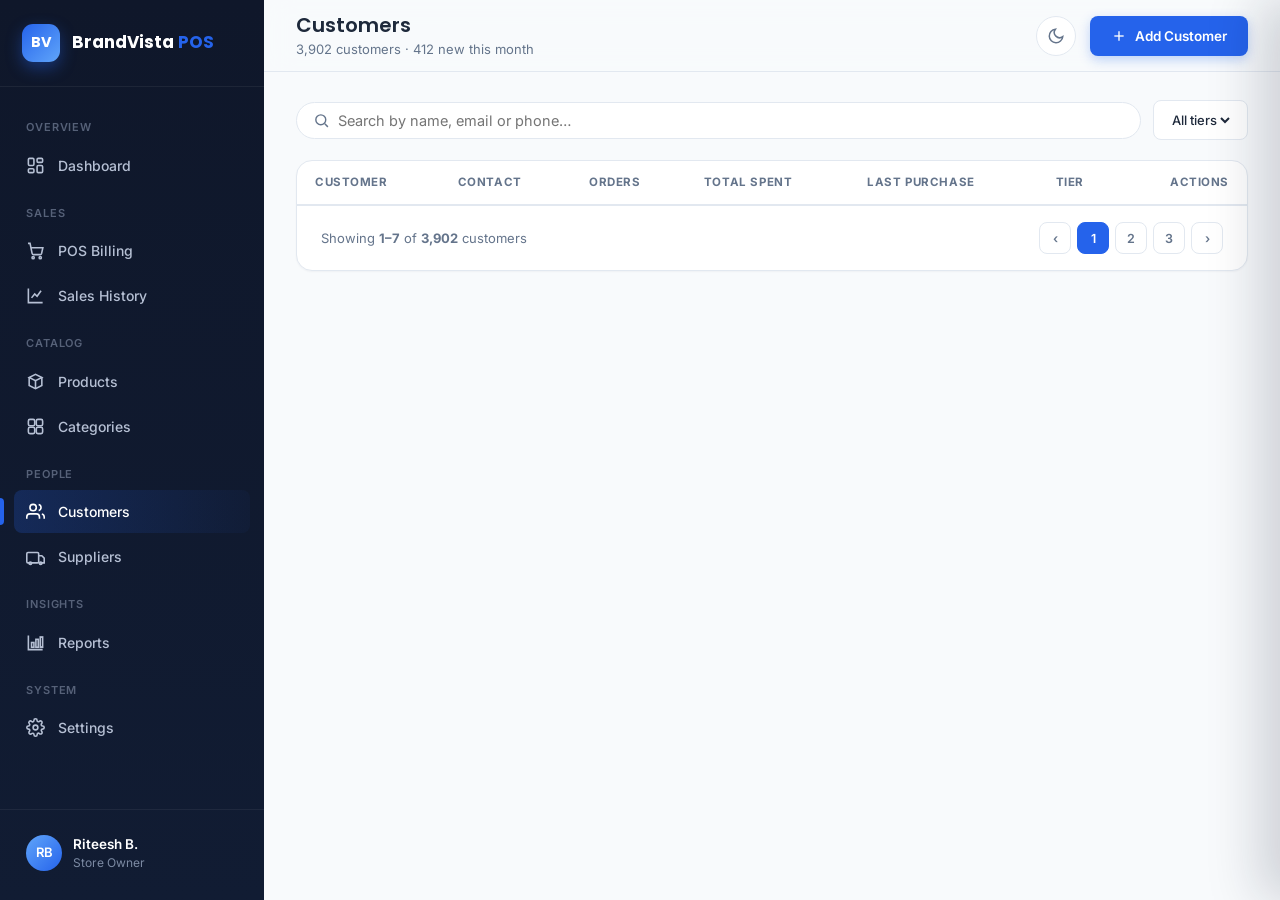
==== commit 1fd13e85: "Cleared customer and supplier history" ====
--- a/customers.html
+++ b/customers.html
@@ -165,12 +165,12 @@
       <button class="close-btn" data-close-panel>
         <svg width="16" height="16" viewBox="0 0 24 24" fill="none" stroke="currentColor" stroke-width="2"><line x1="18" y1="6" x2="6" y2="18"/><line x1="6" y1="6" x2="18" y2="18"/></svg>
       </button>
-    </div>
-    <div class="modal-body">
-      <div class="field"><label for="cName">Full Name</label><input class="input" type="text" id="cName" placeholder="e.g. Ananya Sharma"></div>
-      <div class="field"><label for="cPhone">Phone Number</label><input class="input" type="tel" id="cPhone" placeholder="+91 98765 43210"></div>
-      <div class="field" style="margin-bottom:0;"><label for="cEmail">Email Address</label><input class="input" type="email" id="cEmail" placeholder="customer@email.com"></div>
-    </div>
+    <</div>
+<div class="modal-body">
+  <div class="field">
+    <label for="cName">Full Name</label>
+    <input class="input" type="text" id="cName" placeholder="Enter full name">
+  </div>
     <div class="modal-footer">
       <button class="btn btn-secondary" data-close-panel>Cancel</button>
       <button class="btn btn-primary" id="saveCustomerBtn">Save Customer</button>
@@ -180,14 +180,7 @@
 
 <script src="assets/js/app.js"></script>
 <script>
-  const customers = [
-    { id: 1, name: 'Ananya Sharma', initials: 'AS', phone: '+91 98765 43210', email: 'ananya.sharma@email.com', orders: 24, spent: '₹18,420.00', last: '05 Jul 2026', tier: 'Gold' },
-    { id: 2, name: 'Rahul Verma', initials: 'RV', phone: '+91 91234 56789', email: 'rahul.verma@email.com', orders: 16, spent: '₹9,860.00', last: '03 Jul 2026', tier: 'Silver' },
-    { id: 3, name: 'Priya Nair', initials: 'PN', phone: '+91 99887 66554', email: 'priya.nair@email.com', orders: 31, spent: '₹26,150.00', last: '05 Jul 2026', tier: 'Gold' },
-    { id: 4, name: 'Karan Mehta', initials: 'KM', phone: '+91 90123 45678', email: 'karan.mehta@email.com', orders: 8, spent: '₹4,230.00', last: '28 Jun 2026', tier: 'Bronze' },
-    { id: 5, name: 'Sneha Reddy', initials: 'SR', phone: '+91 98765 12340', email: 'sneha.reddy@email.com', orders: 19, spent: '₹12,980.00', last: '04 Jul 2026', tier: 'Silver' },
-    { id: 6, name: 'Arjun Kapoor', initials: 'AK', phone: '+91 97531 08642', email: 'arjun.kapoor@email.com', orders: 5, spent: '₹2,140.00', last: '20 Jun 2026', tier: 'Bronze' },
-    { id: 7, name: 'Divya Iyer', initials: 'DI', phone: '+91 96420 13579', email: 'divya.iyer@email.com', orders: 27, spent: '₹21,760.00', last: '02 Jul 2026', tier: 'Gold' },
+  const customers = [];
   ];
 
   const tierCls = { Gold: 'badge-warning', Silver: 'badge-neutral', Bronze: 'badge-info' };
